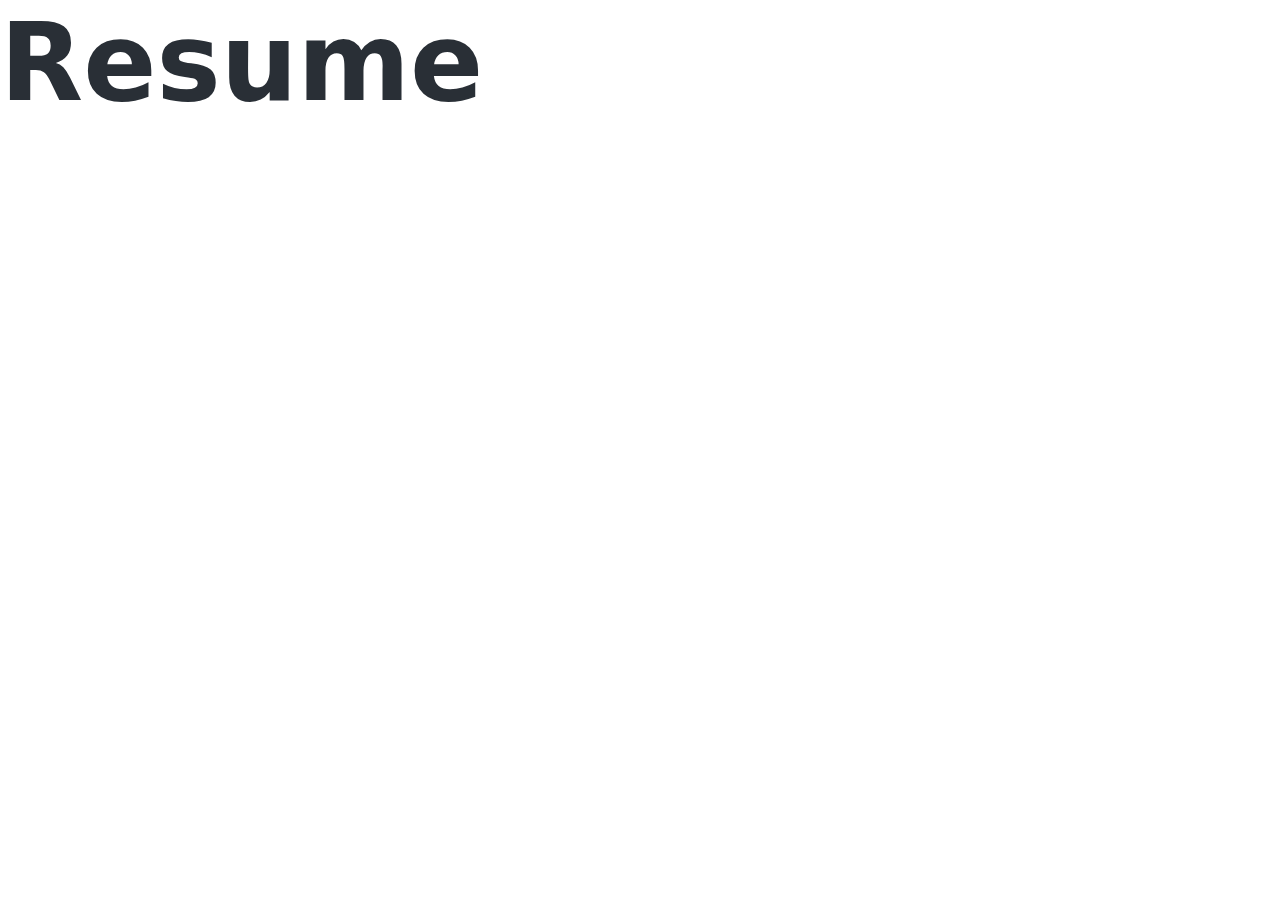
==== caseStudy.html @ 38a47539 "Second commit with Ana" ====
<!DOCTYPE html>
<html lang="en">
<head>
    <meta charset="UTF-8">
    <meta name="viewport" content="width=device-width, initial-scale=1.0">
    <title>My  Case Studies</title>
    <link rel="stylesheet" href="CSS/style.css">
</head>
<body>
    <h1>Resume</h1>
</body>
</html>
---- CSS/style.css ----
/* Margins to apply to entire site */
 *{
    margin:0;
    padding:0;
    box-sizing:border-box;
}
 /* Header section container */
header{
    background-color: #E9EFE7;
    height:auto;
}
 /* Font size rules */
 h1{
    font-family: system-ui, -apple-system, BlinkMacSystemFont, 'Segoe UI', Roboto, Oxygen, Ubuntu, Cantarell, 'Open Sans', 'Helvetica Neue', sans-serif;
    font-size: 108px;
    font-weight: 600;
    color: #292f36;
 }
 h2{
    font-family: system-ui, -apple-system, BlinkMacSystemFont, 'Segoe UI', Roboto, Oxygen, Ubuntu, Cantarell, 'Open Sans', 'Helvetica Neue', sans-serif;
    font-size: 38px;
    font-weight: 500;
    color: #292f36;
 }
 h3{
    font-family: system-ui, -apple-system, BlinkMacSystemFont, 'Segoe UI', Roboto, Oxygen, Ubuntu, Cantarell, 'Open Sans', 'Helvetica Neue', sans-serif;
    font-size: 20px;
    font-weight: 600;
    color: #292f36;
 }
 p{
    font-family: system-ui, -apple-system, BlinkMacSystemFont, 'Segoe UI', Roboto, Oxygen, Ubuntu, Cantarell, 'Open Sans', 'Helvetica Neue', sans-serif;
    font-size: 14px;
    font-weight: 300;
 }
 /* This is for all body content, will need to change for responsive design */
.mainContainerGrid{
    font-family: system-ui, -apple-system, BlinkMacSystemFont, 'Segoe UI', Roboto, Oxygen, Ubuntu, Cantarell, 'Open Sans', 'Helvetica Neue', sans-serif;
    background-color:lightblue;
    height:900px;
    display:grid;
    grid-template-columns: 1fr;
    grid-template-rows: 1fr 1fr 1fr;
    align-content: center;
    /* justify-content: center; */
    text-align:center;
}
/* This section is redundant: why can't I get justify content to work? */
.greeting{
    /*text-align:center;*/
    padding-top: 200px;
}
.bio{
    padding:1% 5%
}
 /* Footer section container */
footer{
    background-color:pink;
    height:300px;
}
.goodbye{
    padding-top: 150px;
    text-align: center;
}
#siteTag{
    padding-top: 40px;
    text-align: center;
}
#topNavBar{
    font-family: system-ui, -apple-system, BlinkMacSystemFont, 'Segoe UI', Roboto, Oxygen, Ubuntu, Cantarell, 'Open Sans', 'Helvetica Neue', sans-serif;
    font-size:16px;
    font-weight: 500;
    overflow: hidden;
    color: whitesmoke;
}
 /* This section isn't doing anything */
.topNavBarUl{
    margin-right:auto;
}
 /* How do I align to the right using a .grid? :(*/
.topNavBarLi {
    display: inline-block;
    padding: 14px 12px;
    float: right;
}
.topNavBarLi a{
    text-decoration:none;
    color:rgb(43, 43, 43);
}
.topNavBarLi a:hover{
    background-color: orangered;
    transition: 0.3s;
}
.topNavBar-left{
    padding: 4px 20px;
}
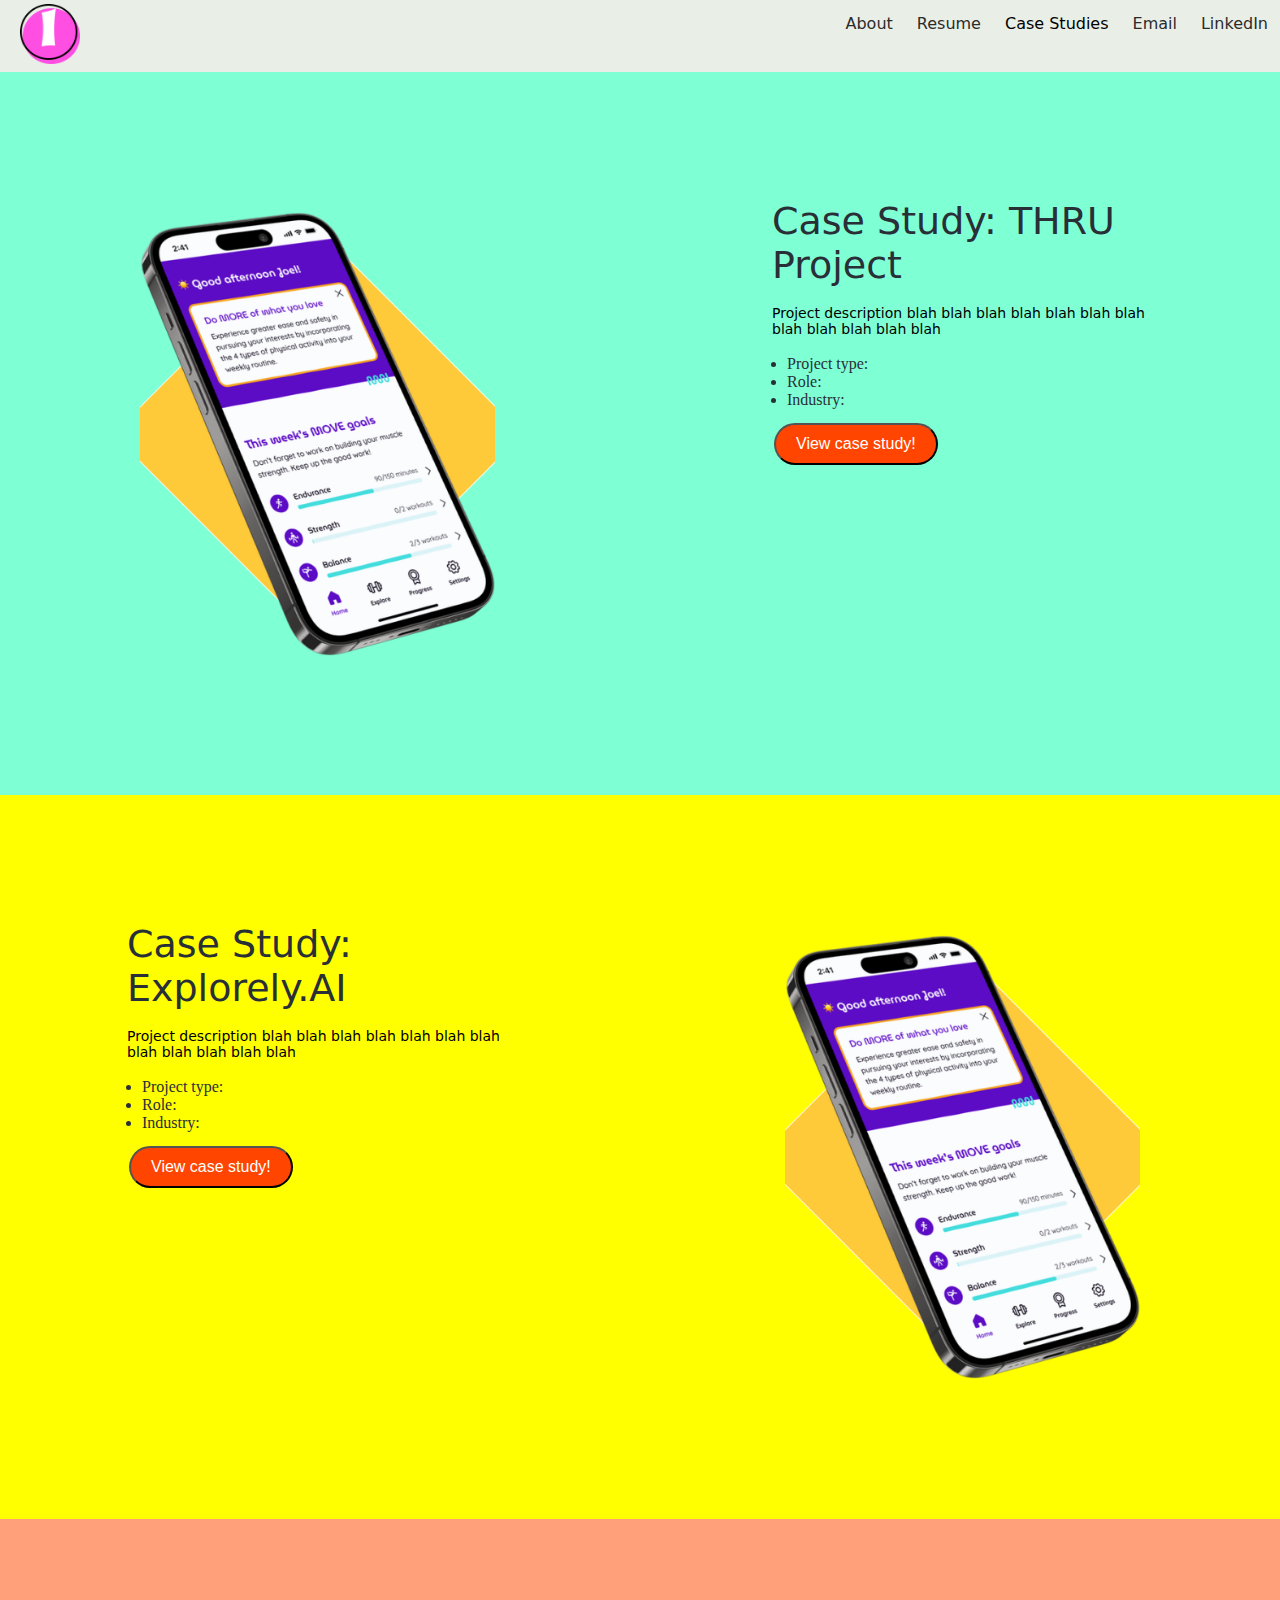
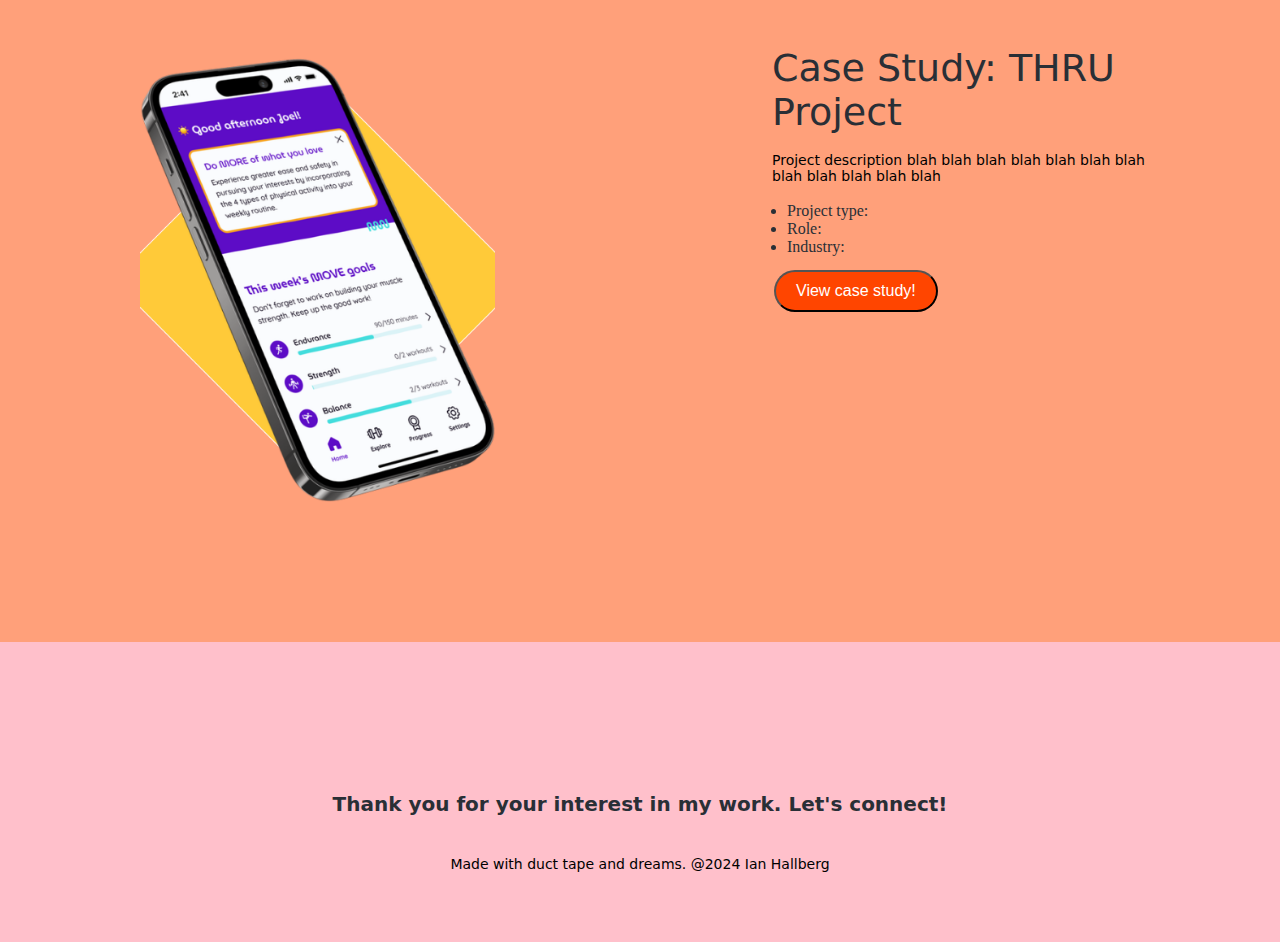
==== commit f08673f0: "3rd edit by myself" ====
--- a/caseStudy.html
+++ b/caseStudy.html
@@ -3,10 +3,88 @@
 <head>
     <meta charset="UTF-8">
     <meta name="viewport" content="width=device-width, initial-scale=1.0">
-    <title>My  Case Studies</title>
+    <title>My Case Studies</title>
     <link rel="stylesheet" href="CSS/style.css">
 </head>
 <body>
-    <h1>Resume</h1>
+    <header>
+        <nav id ="topNavBar">
+            <ul class = "topNavBarUl">
+                <li class="topNavBarLi"><a href="#">LinkedIn</a></li>
+                <li class="topNavBarLi"><a href="#">Email</a></li>
+                <li class="topNavBarLi"><a href="#"></a>Case Studies</a></li>
+                <li class="topNavBarLi"><a href="Resume.html">Resume</a></li>
+                <li class="topNavBarLi"><a href="./index.html">About</a></li>
+                </ul>
+                <div class ="topNavBar-left">
+                    <img src="./Assets/Ian logo.png" alt="Logo" width="60" height="60">
+                </div>
+        </nav>
+    </header>
+<section class="landingCaseStudy">
+</section>
+
+<section>
+    <div class ="caseStudyGridLeft caseStudy1">
+<img src ="./Assets/case study 1.png" 
+alt="Yellow diamond with phone screen in front" 
+width="100%" height="auto" class ="caseStudyImg">
+<div class ="caseStudyInfo">
+    <h2 class = "caseStudyHeader>">Case Study: THRU Project</h2><br>
+    <p class ="caseStudyParagraphp">Project description blah blah blah blah blah blah blah blah blah blah blah blah</p>
+<br>
+<ul class="caseStudyUi">
+    <li class="caseStudyLi"> Project type:</li>
+    <li class="caseStudyLi"> Role:</li>
+    <li class="caseStudyLi"> Industry:</li>
+</ul>
+<button class="buttonStyle"> View case study! </button>
+</div>
+</div>
+
+<div class ="caseStudyGridLeft caseStudy2">
+    <div class ="caseStudyInfo">
+        <h2 class = "caseStudyHeader>">Case Study: Explorely.AI</h2><br>
+        <p class ="caseStudyParagraphp">Project description blah blah blah blah blah blah blah blah blah blah blah blah</p>
+    <br>
+    <ul class="caseStudyUi">
+        <li class="caseStudyLi"> Project type:</li>
+        <li class="caseStudyLi"> Role:</li>
+        <li class="caseStudyLi"> Industry:</li>
+    </ul>
+    <button class="buttonStyle"> View case study! </button>
+    </div>
+    <img src ="./Assets/case study 1.png" 
+    alt="Yellow diamond with phone screen in front" 
+    width="100%" height="auto" class ="caseStudyImg">
+    </div>
+
+    <div class ="caseStudyGridLeft caseStudy3">
+        <img src ="./Assets/case study 1.png" 
+        alt="Yellow diamond with phone screen in front" 
+        width="100%" height="auto" class ="caseStudyImg">
+        <div class ="caseStudyInfo">
+            <h2 class = "caseStudyHeader>">Case Study: THRU Project</h2><br>
+            <p class ="caseStudyParagraphp">Project description blah blah blah blah blah blah blah blah blah blah blah blah</p>
+        <br>
+        <ul class="caseStudyUi">
+            <li class="caseStudyLi"> Project type:</li>
+            <li class="caseStudyLi"> Role:</li>
+            <li class="caseStudyLi"> Industry:</li>
+        </ul>
+        <button class="buttonStyle"> View case study! </button>
+        </div>
+        </div>
+
+</section>
+<footer>
+    <div class="goodbye">
+        <h3>Thank you for your interest in my work. Let's connect!</h3>
+    </div>
+    <div id="siteTag">
+        <p>Made with duct tape and dreams. @2024 Ian Hallberg</p>
+    </div> 
+
+</footer>
 </body>
 </html>--- a/CSS/style.css
+++ b/CSS/style.css
@@ -36,23 +36,35 @@
  /* This is for all body content, will need to change for responsive design */
 .mainContainerGrid{
     font-family: system-ui, -apple-system, BlinkMacSystemFont, 'Segoe UI', Roboto, Oxygen, Ubuntu, Cantarell, 'Open Sans', 'Helvetica Neue', sans-serif;
-    background-color:lightblue;
-    height:900px;
+    /* background-color:lightblue; */
+    height:700px;
     display:grid;
     grid-template-columns: 1fr;
     grid-template-rows: 1fr 1fr 1fr;
     align-content: center;
     /* justify-content: center; */
     text-align:center;
-}
+    z-index: 100;
+}
+
+.homePage{
+    background-image: url('/Github/UX_UI_HW_17/Assets/Skyrim\ new\ window\ -\ no\ border.png');
+    background-repeat: no-repeat;
+    background-attachment: fixed;
+    background-size: cover;
+}
+
+
 /* This section is redundant: why can't I get justify content to work? */
 .greeting{
-    /*text-align:center;*/
     padding-top: 200px;
-}
+    /* text-align: center;  */
+    display: inline-flex;
+}   
 .bio{
     padding:1% 5%
 }
+
  /* Footer section container */
 footer{
     background-color:pink;
@@ -71,7 +83,7 @@
     font-size:16px;
     font-weight: 500;
     overflow: hidden;
-    color: whitesmoke;
+    
 }
  /* This section isn't doing anything */
 .topNavBarUl{
@@ -88,9 +100,147 @@
     color:rgb(43, 43, 43);
 }
 .topNavBarLi a:hover{
-    background-color: orangered;
-    transition: 0.3s;
+    color: orangered;
+    transition: 0.3s; 
 }
 .topNavBar-left{
     padding: 4px 20px;
+}
+
+ /* HOME PAGE IMAGE STYLING CSS(*/
+
+ .myFace{
+    border-radius: 50%;
+    width:100px;
+    height:100px;
+    background-color: orange;
+    left:0px;
+    top: 0px;
+ }
+
+   .imgbackground{
+    width: 100%;
+    height: auto;
+ }  
+
+ .topLayer{
+    z-index:1;
+ }
+
+
+ /* Case Study CSS(*/
+
+.caseStudyGridLeft{
+    display:grid;
+    grid-template-columns: 1fr 1fr;
+    grid-template-rows: 1fr;
+    grid-gap: 10px;
+}
+
+.caseStudyInfo{
+    padding: 20%;
+    text-align: left;
+}
+
+.caseStudyImg{
+    padding:22%;
+
+}
+
+.caseStudyHeader{
+    font-size:24px;
+    font-weight:600;
+    color: #292f36;
+}
+
+.caseStudyParagraph{
+    font-size:18px;
+    font-weight: 500;
+    color: #292f36;
+}
+
+.caseStudyUi{
+    text-decoration: none;
+    padding: 0 0 10px 15px;
+} 
+ .caseStudyLi{
+    font-size: 16px;
+    font-weight: 300;
+    color: #292f36;
+    text-decoration: none;
+ }
+
+.caseStudyImg {
+    /* background-image: ; */
+}
+
+.buttonStyle {
+    background-color:orangered;
+    color: white;
+    padding: 10px 20px;
+    text-align: center;
+    text-decoration: none;
+    display: inline-block;
+    font-size: 16px;
+    margin: 4px 2px;
+    cursor: pointer;
+    border-radius: 25px;
+}
+
+.caseStudy1{
+    background-color:aquamarine;
+    height:auto;
+}
+.caseStudy2{
+    background-color:yellow;
+    height:auto;
+}
+.caseStudy3{
+    background-color:lightsalmon;
+    height:auto;
+}
+
+ /* Media query portion*/
+
+@media screen and (max-width: 600px) {
+    .mainContainerGrid{
+        grid-template-columns:1fr;
+        grid-template-rows: 1fr 1fr 1fr;
+    }
+
+    .caseStudyGridLeft {
+        grid-template-columns: 1fr;
+        grid-template-rows: 1fr 1fr;
+    }
+
+    .caseStudyInfo{
+        padding:5%;
+        text-align: left;
+    }
+    .caseStudyImg {
+        padding: 5%;
+    }
+    .caseStudyHeader{
+        font-size:24px;
+        font-weight:600;
+        color: #292f36;
+    }
+    .caseStudyParagraph {
+        font-size: 16px;
+        font-weight: 500;
+        color:#292f36;
+    }
+    .caseStudyUi {
+        text-decoration: none;
+        padding: 0 0 5px 15px;
+    }
+    .caseStudyLi{
+        font: size 16px;
+        font-weight: 300;
+        color:#292f36;
+        text-decoration: none;
+    }
+    .caseStudyImg {
+        /* background-image: ; */
+    }
 }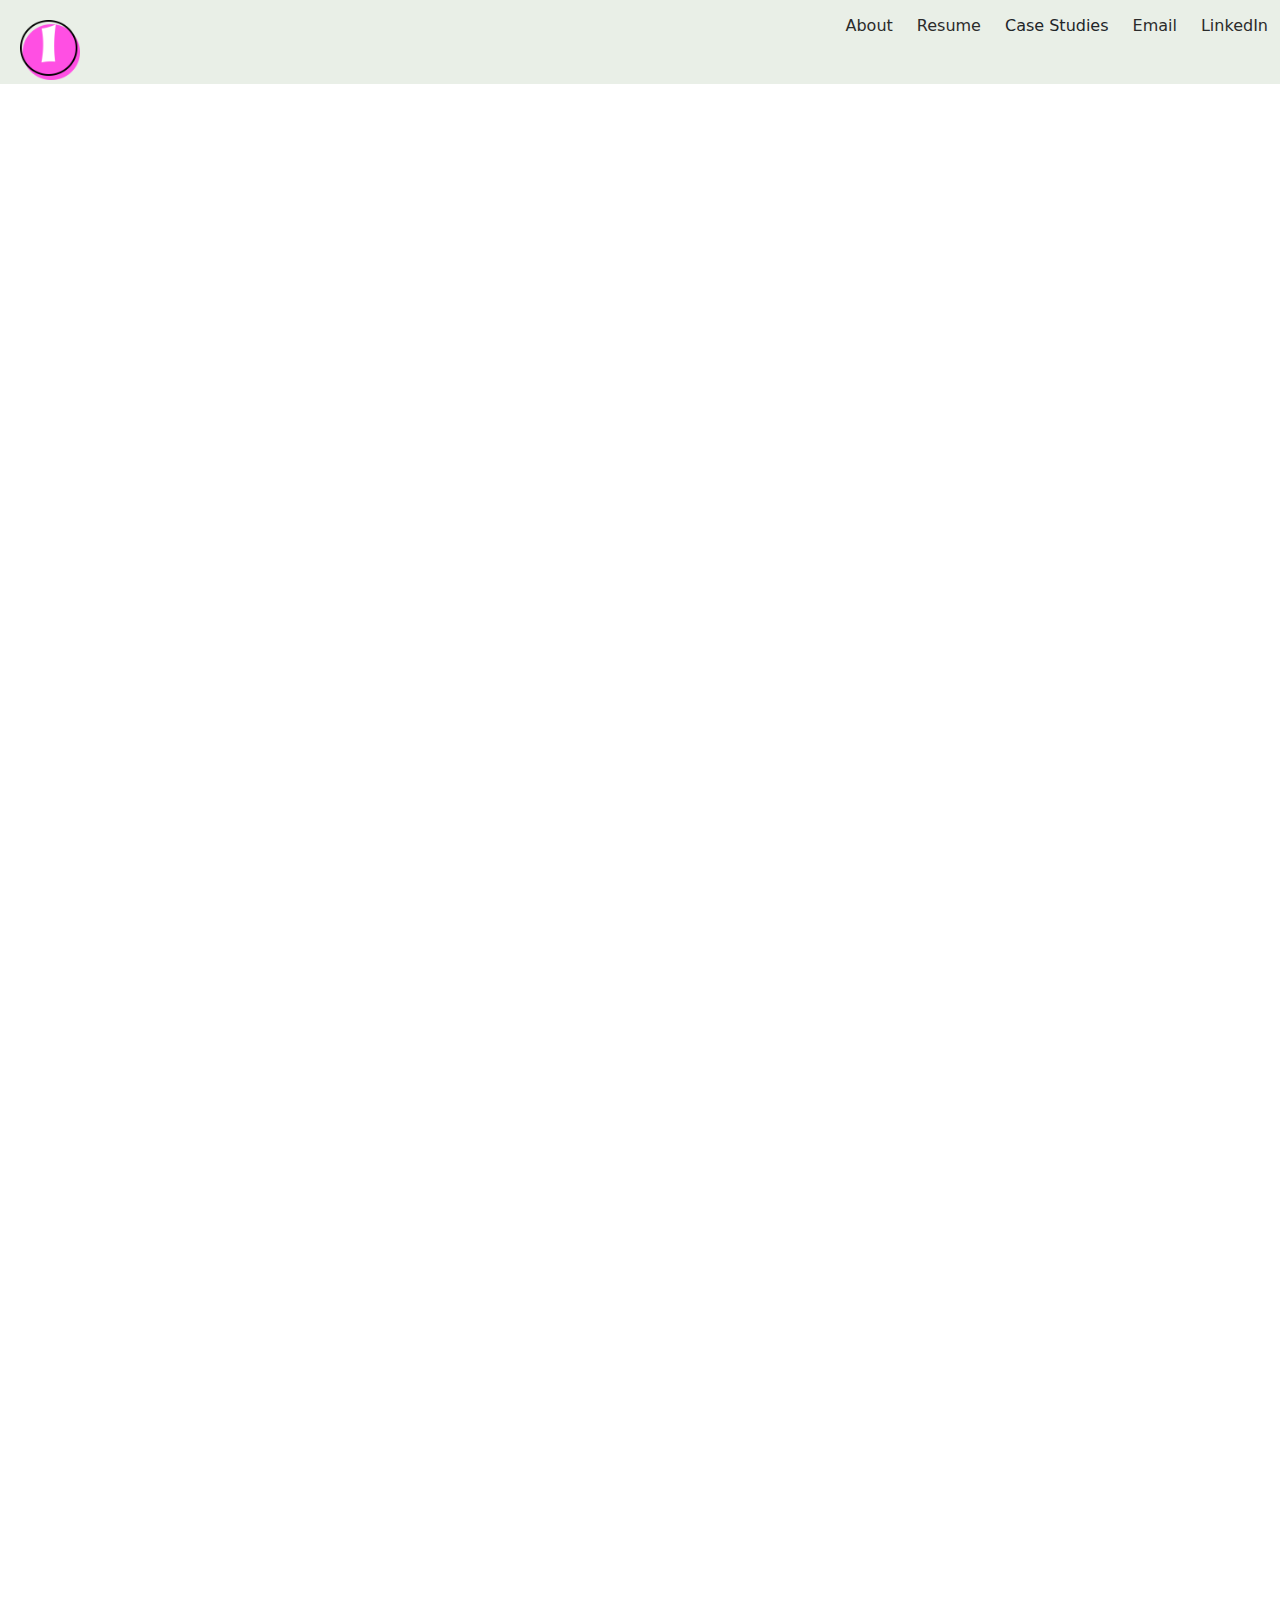
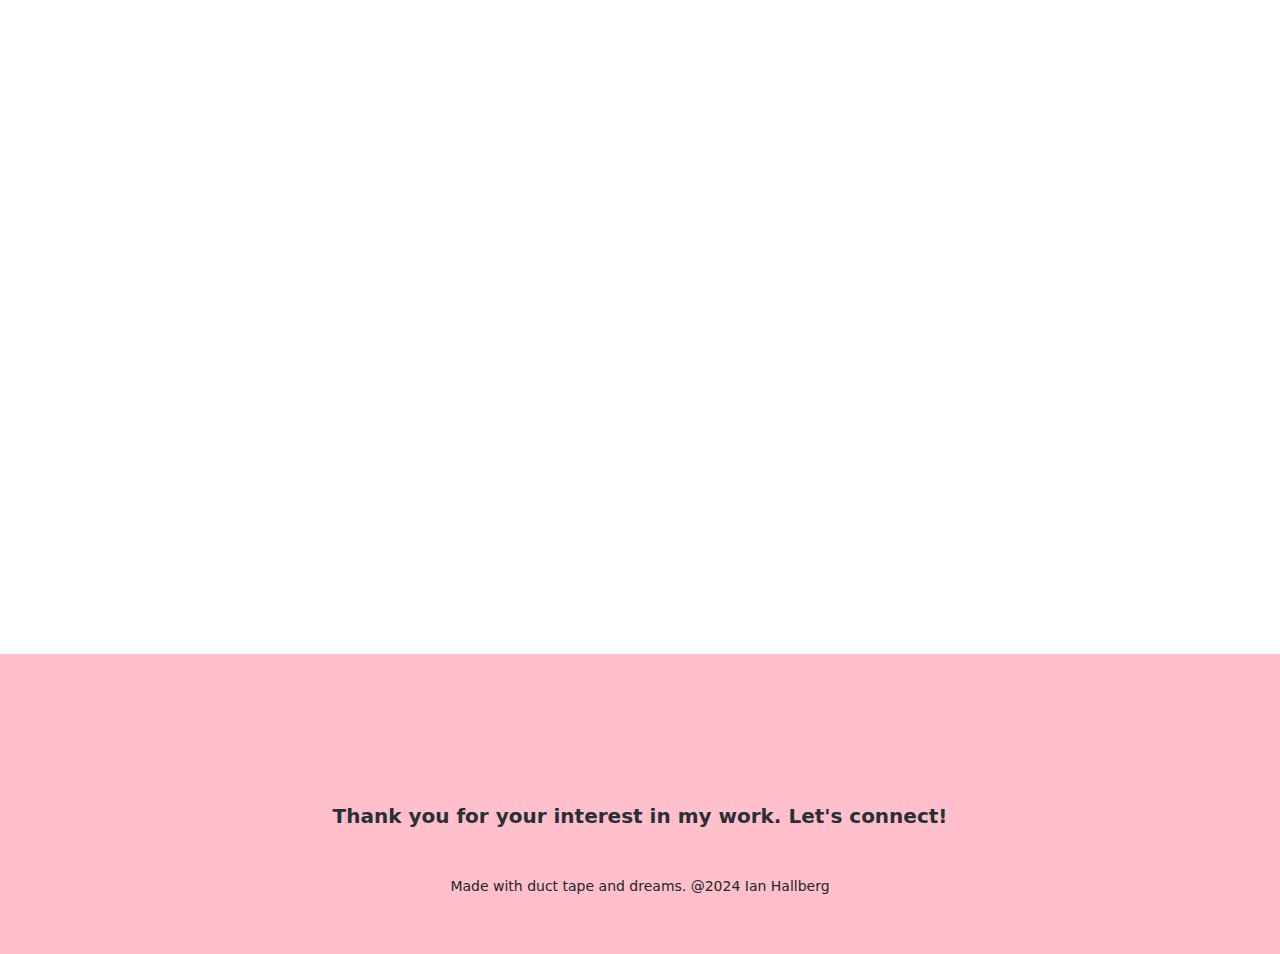
==== commit 74655a26: "Final update with Jqeury animation" ====
--- a/caseStudy.html
+++ b/caseStudy.html
@@ -1,8 +1,13 @@
 <!DOCTYPE html>
 <html lang="en">
 <head>
+    <!-- New boostrap connection 5.3 -->
+    <link rel ="stylesheet" href="https://cdn.jsdelivr.net/npm/bootstrap@5.3.3/dist/css/bootstrap.min.css">
+    <!-- connecting 3.7 Jquery  -->
+    <script src="https://code.jquery.com/jquery-3.7.1.js" integrity="sha256-eKhayi8LEQwp4NKxN+CfCh+3qOVUtJn3QNZ0TciWLP4="crossorigin="anonymous"></script>
     <meta charset="UTF-8">
     <meta name="viewport" content="width=device-width, initial-scale=1.0">
+
     <title>My Case Studies</title>
     <link rel="stylesheet" href="CSS/style.css">
 </head>
@@ -17,7 +22,7 @@
                 <li class="topNavBarLi"><a href="./index.html">About</a></li>
                 </ul>
                 <div class ="topNavBar-left">
-                    <img src="./Assets/Ian logo.png" alt="Logo" width="60" height="60">
+                    <img src="./Assets/IanLogo.png" alt="Logo" width="60" height="60">
                 </div>
         </nav>
     </header>
@@ -25,10 +30,10 @@
 </section>
 
 <section>
-    <div class ="caseStudyGridLeft caseStudy1">
-<img src ="./Assets/case study 1.png" 
-alt="Yellow diamond with phone screen in front" 
-width="100%" height="auto" class ="caseStudyImg">
+    <div class ="caseStudyGridLeft caseStudy1 hide scrollFade">
+<img src ="./Assets/caseStudy1.png" 
+    alt="Yellow diamond with phone screen in front" 
+    width="100%" height="auto" class ="caseStudyImg">
 <div class ="caseStudyInfo">
     <h2 class = "caseStudyHeader>">Case Study: THRU Project</h2><br>
     <p class ="caseStudyParagraphp">Project description blah blah blah blah blah blah blah blah blah blah blah blah</p>
@@ -42,7 +47,7 @@
 </div>
 </div>
 
-<div class ="caseStudyGridLeft caseStudy2">
+<div class ="caseStudyGridLeft caseStudy2 hide scrollFade">
     <div class ="caseStudyInfo">
         <h2 class = "caseStudyHeader>">Case Study: Explorely.AI</h2><br>
         <p class ="caseStudyParagraphp">Project description blah blah blah blah blah blah blah blah blah blah blah blah</p>
@@ -54,13 +59,13 @@
     </ul>
     <button class="buttonStyle"> View case study! </button>
     </div>
-    <img src ="./Assets/case study 1.png" 
+    <img src ="./Assets/caseStudy1.png" 
     alt="Yellow diamond with phone screen in front" 
     width="100%" height="auto" class ="caseStudyImg">
     </div>
 
-    <div class ="caseStudyGridLeft caseStudy3">
-        <img src ="./Assets/case study 1.png" 
+    <div class ="caseStudyGridLeft caseStudy3 hide scrollFade">
+        <img src ="./Assets/caseStudy1.png" 
         alt="Yellow diamond with phone screen in front" 
         width="100%" height="auto" class ="caseStudyImg">
         <div class ="caseStudyInfo">
@@ -86,5 +91,7 @@
     </div> 
 
 </footer>
+<script src="https://cdn.jsdelivr.net/npm/bootstrap@5.3.3/dist/js/bootstrap.bundle.min.js"></script>
+<script src="js/index.js"></script>
 </body>
 </html>--- a/CSS/style.css
+++ b/CSS/style.css
@@ -48,7 +48,7 @@
 }
 
 .homePage{
-    background-image: url('/Github/UX_UI_HW_17/Assets/Skyrim\ new\ window\ -\ no\ border.png');
+    background-image: url("../Assets/Skyrim_new_window.png");
     background-repeat: no-repeat;
     background-attachment: fixed;
     background-size: cover;
@@ -243,4 +243,25 @@
     .caseStudyImg {
         /* background-image: ; */
     }
+}
+
+/* JS animation effects */
+
+.hide{
+    opacity:0;
+}
+@keyframes fadeInUp {
+    0% {
+    transform: translateY(100%);
+    opacity: 0;
+    }
+    100% {
+    transform: translateY(0%);
+    opacity: 1;
+    }
+    
+}
+
+.fadeInUp-animation {
+    animation: 1.5s fadeInUp;
 }